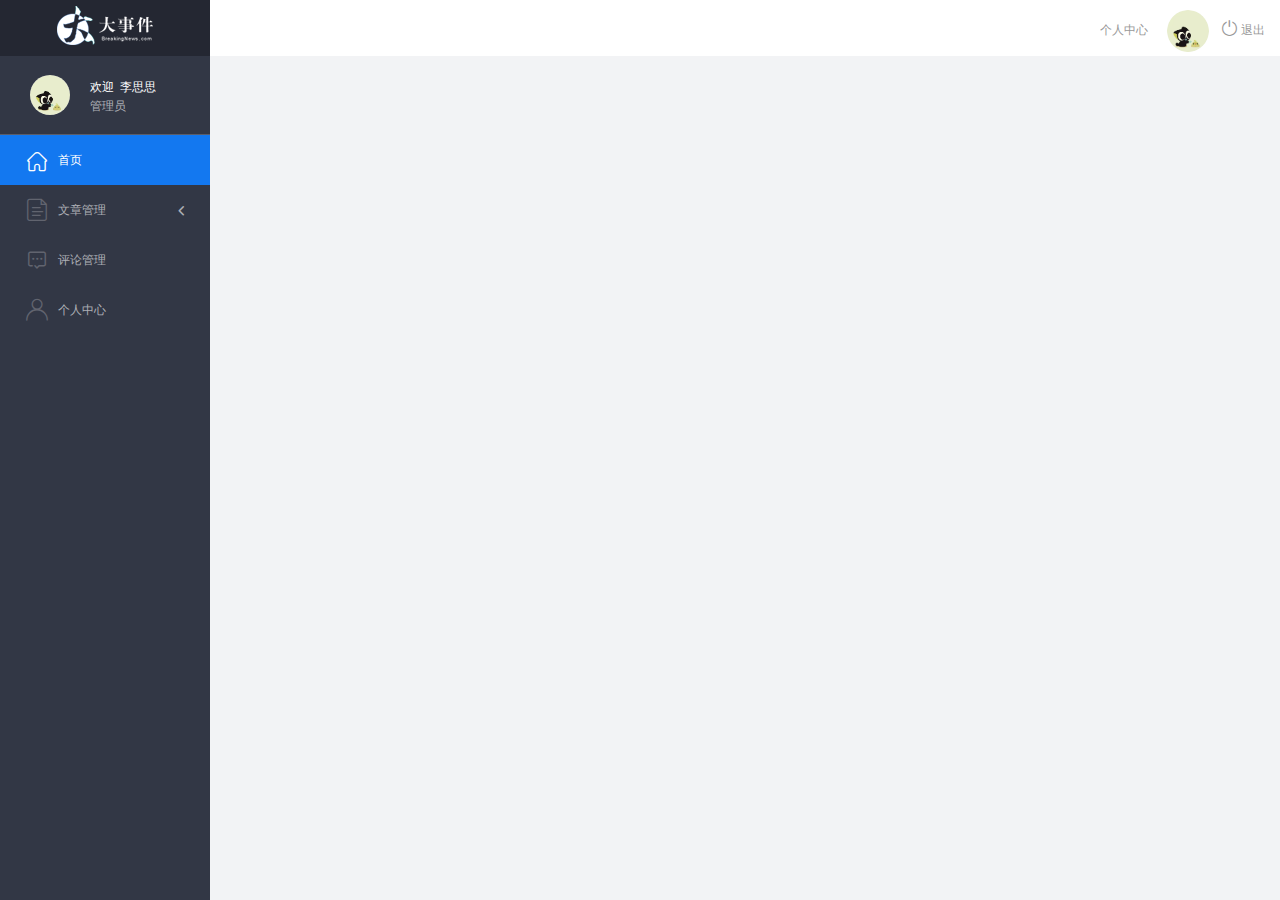
==== admin/index.html @ 719952e2 "导入静态页面资源" ====
<!DOCTYPE html>
<html lang="en">

<head>
    <meta charset="UTF-8">
    <meta name="viewport" content="width=device-width, initial-scale=1.0">
    <meta http-equiv="X-UA-Compatible" content="ie=edge">
    <title>大事件-后台首页</title>
    <link rel="stylesheet" href="./libs/bootstrap/css/bootstrap.min.css">
    <link rel="stylesheet" href="css/reset.css">
    <link rel="stylesheet" href="css/iconfont.css">
    <link rel="stylesheet" href="css/main.css">
    <script src="./libs/jquery-1.12.4.min.js"></script>
    <!-- 导入bootstrap的js文件 -->
    <script src="./libs/bootstrap/js/bootstrap.min.js"></script>
</head>

<body>
    <div class="sider">
        <a href="#" class="logo"><img src="images/logo02.png" alt="logo"></a>
        <div class="user_info">
            <img src="images/2.jpg" alt="person">
            <span>欢迎&nbsp;&nbsp;李思思</span>
            <b>管理员</b>
        </div>
        <!-- 左侧导航栏 -->
        <div class="menu">
            <div class="level01 active"><a href="#" target="main_frame"><i
                        class="iconfont icon-yidiandiantubiao04"></i><span>首页</span></a></div>
            <div class="level01"><a href="#"><i class="iconfont icon-icon-article"></i><span>文章管理</span><b
                        class="iconfont icon-arrowdownl"></b></a></div>
            <ul class="level02">
                <li><a href="#" target="main_frame"><i class="iconfont icon-previewright"></i><span>文章列表</span></a></li>
                <li><a href="#" target="main_frame"><i class="iconfont icon-previewright"></i><span>发表文章</span></a></li>
                <li><a href="#" target="main_frame"><i class="iconfont icon-previewright"></i><span>文章类别管理</span></a>
                </li>
            </ul>

            <div class="level01"><a href="#" target="main_frame"><i
                        class="iconfont icon-comment"></i><span>评论管理</span></a></div>
            <div class="level01" id="user"><a href="#" target="main_frame"><i
                        class="iconfont icon-user"></i><span>个人中心</span></a></div>
        </div>
        <!-- 顶部栏 -->
        <div class="header_bar">
            <div class="user_center_link">
                <a href="./user.html" target="main_frame">个人中心</a>
                <img src="images/2.jpg" alt="person">
                <a href="javascript:void(0)" class="logout"><i class="iconfont icon-tuichu"></i> 退出</a>
            </div>
        </div>
        <!-- 右侧主体内容 -->
        <div class="main" id="main_body">

        </div>
    </div>
</body>
</html>
---- admin/css/iconfont.css ----
@font-face {font-family: "iconfont";
  src: url('../fonts/iconfont.eot?t=1558003957214'); /* IE9 */
  src: url('../fonts/iconfont.eot?t=1558003957214#iefix') format('embedded-opentype'), /* IE6-IE8 */
  url('[data-uri]') format('woff2'),
  url('../fonts/iconfont.woff?t=1558003957214') format('woff'),
  url('../fonts/iconfont.ttf?t=1558003957214') format('truetype'), /* chrome, firefox, opera, Safari, Android, iOS 4.2+ */
  url('../fonts/iconfont.svg?t=1558003957214#iconfont') format('svg'); /* iOS 4.1- */
}

.iconfont {
  font-family: "iconfont" !important;
  font-size: 16px;
  font-style: normal;
  -webkit-font-smoothing: antialiased;
  -moz-osx-font-smoothing: grayscale;
}

.icon-yidiandiantubiao04:before {
  content: "\e607";
}

.icon-arrowdownl:before {
  content: "\e6a3";
}

.icon-key:before {
  content: "\e68b";
}

.icon-tuichu:before {
  content: "\e622";
}

.icon-previewright:before {
  content: "\e75c";
}

.icon-system:before {
  content: "\e6a6";
}

.icon-icondate:before {
  content: "\e609";
}

.icon-search:before {
  content: "\e656";
}

.icon-system1:before {
  content: "\e608";
}

.icon-user:before {
  content: "\e645";
}

.icon-comment:before {
  content: "\e60a";
}

.icon-icon-article:before {
  content: "\e601";
}
---- admin/css/main.css ----
body{
    font-family:'MicroSoft YaHei';
    background-color: #f2f3f5;
}
.main_wrap{
    position:fixed;
    width:100%;
    height:100%;
    left:0px;
    top:0px;
    background:url('../images/login_bg.jpg'); 
    background-size:100% 100%; 
  }
.header{
    width:1200px;
    overflow: hidden;
    margin:20px auto 0;
}
.heade .logo{
    float: left;
}
.header .copyright{
    float:right;
    font-size:12px;
    color:#fff;
    text-align:right;
    line-height:20px;
    margin-top:10px;
}
.login_form_con{
    position:absolute;
    left:50%;
    top:50%;
    margin-left:-200px;
    margin-top:-155px;
    width:400px;
    height:310px;
    background-color: #edeff0;
}

.login_form{
    position: relative;
}

.login_form .icon-user{
    position:absolute;
    font-size:16px;
    color:#999;
    left:46px;
    top:12px;
}
.login_form .icon-key{
    position:absolute;
    font-size:18px;
    color:#999;
    left:46px;
    top:78px;
}
.login_title{
    height:60px;
    background:url('../images/login_title.png') center center no-repeat #fff;
}
.input_txt,.input_pass,.input_sub{
    display:block;
    width:334px;
    height:37px;
    padding:0px;
    text-indent:40px;
    border:1px solid #ddd;
    margin:27px auto 0;
    outline:none;
}
.input_sub{
    margin-top:40px;
    height:42px;
    background-color: #19b9e7;
    text-indent:0px;
    font-size:18px;
    color:#fff;
    cursor: pointer;
}
.input_sub:hover{
    background-color: #08a0cc;
}

.sider{
    position:fixed;
    left:0;
    top:0;
    bottom:0;
    width:210px;
    background-color: #323745;
}
.sider .logo{
    display:block;
    height:56px;
    background-color: #242732;
    overflow: hidden;
}
.sider .logo img{
    display:block;
    margin:6px auto 0;
}
.user_info{
    height:79px;
    border-bottom:1px solid #5a5e6b;
}

.user_info img{
    float: left;
    width:40px;
    height:40px;
    border-radius:20px;
    margin:19px 0 0 30px;
}
.user_info span{
    float: left;
    width:120px;
    font-size:12px;
    color:#fff;
    margin:23px 0 0 20px;
}
.user_info b{
    float: left;
    width: 120px;
    font-weight:normal;
    font-size:12px;
    color:#adafb5;
    margin:2px 0 0 20px;
}

.menu .level01{
    height:50px;
    line-height:50px;
}
.menu .level01 a{
    display:block;
    height:50px;
    font-size:12px;
    color:#adafb5;
    overflow: hidden;
}
.menu .level01.active a{
    background-color: #1378f0;
    color:#fff;
}
.menu .level01.active i{
    color:#fff;
}

.menu .level01 a:hover{
    background-color: #1378f0;
    color:#fff;
}
.menu .level01 a:hover i{
    color:#fff;
}
.menu .level01 i{
    color:#61646f;
    font-size:22px;
    float: left;
    margin-left:26px;
}
.menu .level01 span{
    float: left;
    margin-left:10px;
}
.menu .level01 b{
    float: right;
    margin-right:20px;
    font-weight:normal;
    transform:rotate(90deg);
    transition:all 500ms ease;
}

.menu .level01 .rotate0{
    transform:rotate(0deg);
}

.menu .level02{
    background: #242732;
    display:none;
}


.menu .level02 li{
    height:40px;
    line-height:40px;
}
.menu .level02 li a{
    display:block;
    height:40px;
    font-size:12px;
    color:#adafb5;
    overflow: hidden;
}

.menu .level02 li a:hover{
    background-color: #1378f0;
    color:#fff;
}

.menu .level02 li i{
    font-size:12px;
    float: left;
    margin-left:60px;
}
.menu .level02 li span{
    font-size:12px;
    float: left;
    margin-left:5px;
}

.menu .level02 .active a{
    color:#ffae00;
}

.header_bar{
    position:fixed;
    left:210px;
    right:0;
    top:0;
    height:56px;
    background-color: #fff;
}

.main{
    position:fixed;
    left:210px;
    top:56px;
    right:0;
    bottom:0;
    background-color: #f2f3f5;
}

.search_form{
    width:218px;
    height:33px;
    border:1px solid #ddd;
    background-color: #f2f3f5;
    border-radius:16px;
    float: left;
    margin:12px 0 0 27px;
}

.search_form input{
    padding:0px;
    margin:0px;
    border:0px;
    float: left;
    background-color: #f2f3f5;
    font-size:12px;
    width:175px;
    height:31px;
    margin-left:12px;
    outline:none;
   
}

.search_form .icon-search{
    line-height:33px;
    cursor: pointer;
    font-size:18px;
    color:#abaebb;
}
.user_center_link{
    float:right;

}
.user_center_link a{
    line-height:56px;
    font-size:12px;
    color:#999;
    margin-right:15px;
}
.user_center_link a:hover{
    color:#ffae00
}

.user_center_link img{
    width:42px;
    height:42px;
    border-radius:32px;
    margin-right:10px;
}

.spannel_list{
    margin-top:20px;
}

.spannel{
	height:100px;
	overflow:hidden;
	text-align:center;
    position:relative;
    background-color: #fff;
    border:1px solid #e7e7e9;
    margin-bottom:20px;
}

.spannel em{
    font-style:normal;
	font-size:50px;
	line-height:50px;
	display:inline-block;
	margin:10px 0 0 20px;
	font-family:'Arial';
	color:#83a2ed;
}

.spannel span{
	font-size:14px;
	display:inline-block;
	color:#83a2ed;
	margin-left:10px;
}

.spannel b{
	position:absolute;
	left:0;
	bottom:0;
	width:100%;
	line-height:24px;
	background:#e5e5e5;
	color:#333;
	font-size:14px;
	font-weight:normal;
}

.scolor01 em,.scolor01 span{
	color:#6ac6e2;
}

.scolor02 em,.scolor02 span{
	color:#5fd9de;
}

.scolor03 em,.scolor03 span{
	color:#58d88e;
}


.gragh_pannel{
    height:350px;
    border:1px solid #e7e7e9;
    background-color: #fff!important; 
    margin-bottom:20px;  
}

.column_pannel{
    margin-bottom:20px;
    height:400px;
    border:1px solid #e7e7e9;
    background-color: #fff!important;   
}

.common_title{
    line-height:42px;
    background-color: #fbfbfb;
    border:1px solid #e7e7e9;
    margin-top:20px;
    text-indent: 15px;
    font-size:14px;
    color:#333;
}

.common_con{
    border:1px solid #e7e7e9;
    border-top:0px;
    background-color: #fff;
    padding-bottom:20px;
    margin-bottom:20px;
}
.opt_btns{
    margin-top:20px;
}

.mp20{
    margin-top:20px;
}

.pagination{   
   margin:0;
}

.article_form{
    margin-top:20px;
}

.form-group{
    margin-bottom:25px;
}

.form-group label{
    font-weight:normal;
    color:#666;
}

.icon-icondate{
    line-height:16px;
}

.user_pic{
    width:100px;
    height:100px;
    margin-bottom:10px;
}

.article_cover{
    width:200px;
    height:200px;
    margin-bottom:10px;
}
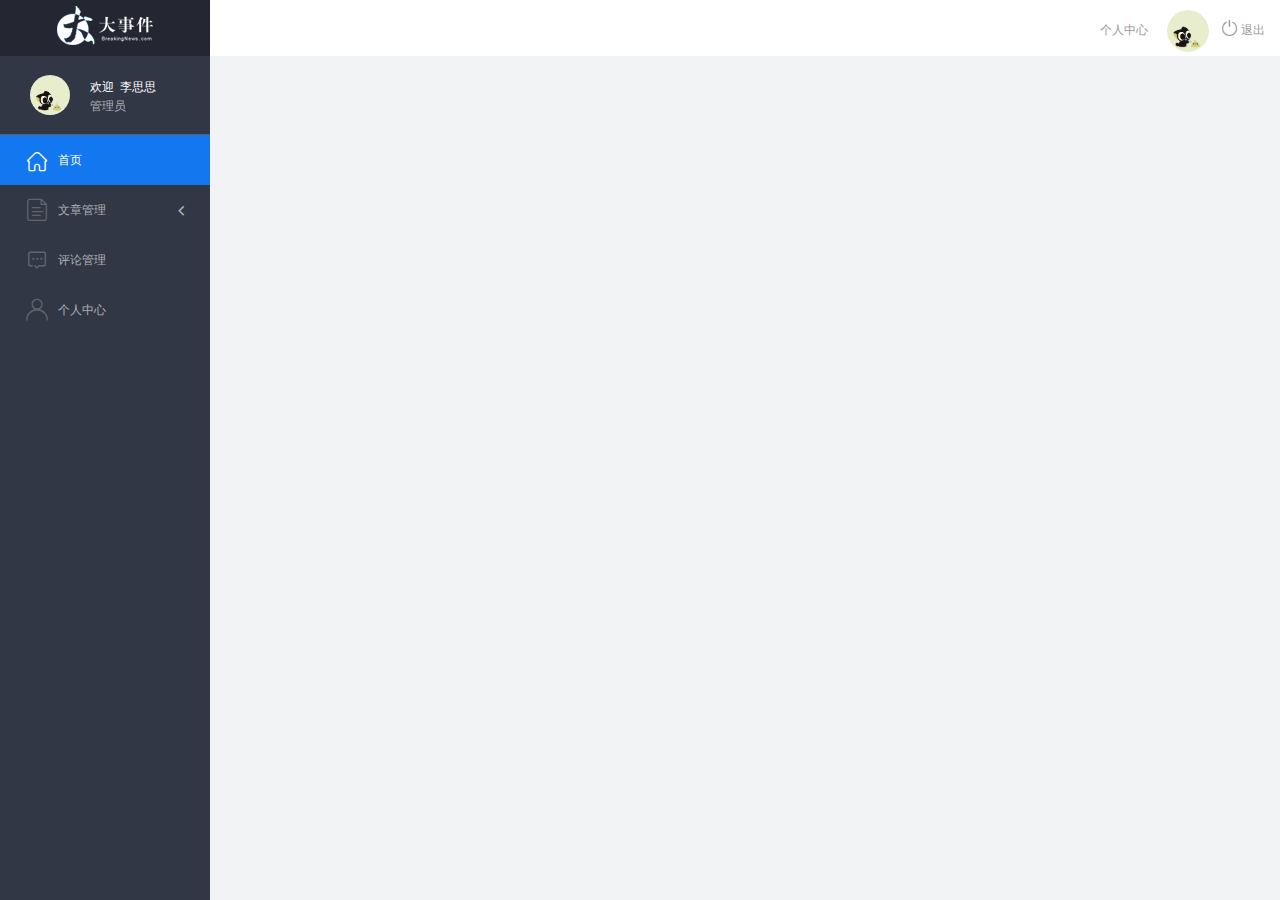
==== commit f86adf64: "获取index.html管理员信息" ====
--- a/admin/index.html
+++ b/admin/index.html
@@ -2,14 +2,14 @@
 <html lang="en">
 
 <head>
-    <meta charset="UTF-8">
-    <meta name="viewport" content="width=device-width, initial-scale=1.0">
-    <meta http-equiv="X-UA-Compatible" content="ie=edge">
+    <meta charset="UTF-8" />
+    <meta name="viewport" content="width=device-width, initial-scale=1.0" />
+    <meta http-equiv="X-UA-Compatible" content="ie=edge" />
     <title>大事件-后台首页</title>
-    <link rel="stylesheet" href="./libs/bootstrap/css/bootstrap.min.css">
-    <link rel="stylesheet" href="css/reset.css">
-    <link rel="stylesheet" href="css/iconfont.css">
-    <link rel="stylesheet" href="css/main.css">
+    <link rel="stylesheet" href="./libs/bootstrap/css/bootstrap.min.css" />
+    <link rel="stylesheet" href="css/reset.css" />
+    <link rel="stylesheet" href="css/iconfont.css" />
+    <link rel="stylesheet" href="css/main.css" />
     <script src="./libs/jquery-1.12.4.min.js"></script>
     <!-- 导入bootstrap的js文件 -->
     <script src="./libs/bootstrap/js/bootstrap.min.js"></script>
@@ -17,42 +17,65 @@
 
 <body>
     <div class="sider">
-        <a href="#" class="logo"><img src="images/logo02.png" alt="logo"></a>
+        <a href="#" class="logo"><img src="images/logo02.png" alt="logo" /></a>
         <div class="user_info">
-            <img src="images/2.jpg" alt="person">
+            <img src="images/2.jpg" alt="person" />
             <span>欢迎&nbsp;&nbsp;李思思</span>
             <b>管理员</b>
         </div>
         <!-- 左侧导航栏 -->
         <div class="menu">
-            <div class="level01 active"><a href="#" target="main_frame"><i
-                        class="iconfont icon-yidiandiantubiao04"></i><span>首页</span></a></div>
-            <div class="level01"><a href="#"><i class="iconfont icon-icon-article"></i><span>文章管理</span><b
-                        class="iconfont icon-arrowdownl"></b></a></div>
+            <div class="level01 active">
+                <a href="#" target="main_frame"><i class="iconfont icon-yidiandiantubiao04"></i><span>首页</span></a>
+            </div>
+            <div class="level01">
+                <a href="#"><i class="iconfont icon-icon-article"></i><span>文章管理</span><b
+                        class="iconfont icon-arrowdownl"></b></a>
+            </div>
             <ul class="level02">
-                <li><a href="#" target="main_frame"><i class="iconfont icon-previewright"></i><span>文章列表</span></a></li>
-                <li><a href="#" target="main_frame"><i class="iconfont icon-previewright"></i><span>发表文章</span></a></li>
-                <li><a href="#" target="main_frame"><i class="iconfont icon-previewright"></i><span>文章类别管理</span></a>
+                <li>
+                    <a href="#" target="main_frame"><i class="iconfont icon-previewright"></i><span>文章列表</span></a>
+                </li>
+                <li>
+                    <a href="#" target="main_frame"><i class="iconfont icon-previewright"></i><span>发表文章</span></a>
+                </li>
+                <li>
+                    <a href="#" target="main_frame"><i class="iconfont icon-previewright"></i><span>文章类别管理</span></a>
                 </li>
             </ul>
 
-            <div class="level01"><a href="#" target="main_frame"><i
-                        class="iconfont icon-comment"></i><span>评论管理</span></a></div>
-            <div class="level01" id="user"><a href="#" target="main_frame"><i
-                        class="iconfont icon-user"></i><span>个人中心</span></a></div>
+            <div class="level01">
+                <a href="#" target="main_frame"><i class="iconfont icon-comment"></i><span>评论管理</span></a>
+            </div>
+            <div class="level01" id="user">
+                <a href="#" target="main_frame"><i class="iconfont icon-user"></i><span>个人中心</span></a>
+            </div>
         </div>
         <!-- 顶部栏 -->
         <div class="header_bar">
             <div class="user_center_link">
                 <a href="./user.html" target="main_frame">个人中心</a>
-                <img src="images/2.jpg" alt="person">
+                <img src="images/2.jpg" alt="person" />
                 <a href="javascript:void(0)" class="logout"><i class="iconfont icon-tuichu"></i> 退出</a>
             </div>
         </div>
         <!-- 右侧主体内容 -->
-        <div class="main" id="main_body">
+        <div class="main" id="main_body"></div>
+    </div>
+    <script>
+        $.ajax({
+            type: 'get',
+            url: 'http://localhost:8080/api/v1/admin/user/info',
+            headers: {
+                Authorization: localStorage.getItem('token')
+            },
+            success: function (res) {
+                $('.user_info>img').attr('src', res.data.userPic);
+                $('.user_info>span').html('欢迎&nbsp;&nbsp' + res.data.nickname);
+                $('.user_center_link>img').attr('src', res.data.userPic);
+            }
+        })
+    </script>
+</body>
 
-        </div>
-    </div>
-</body>
 </html>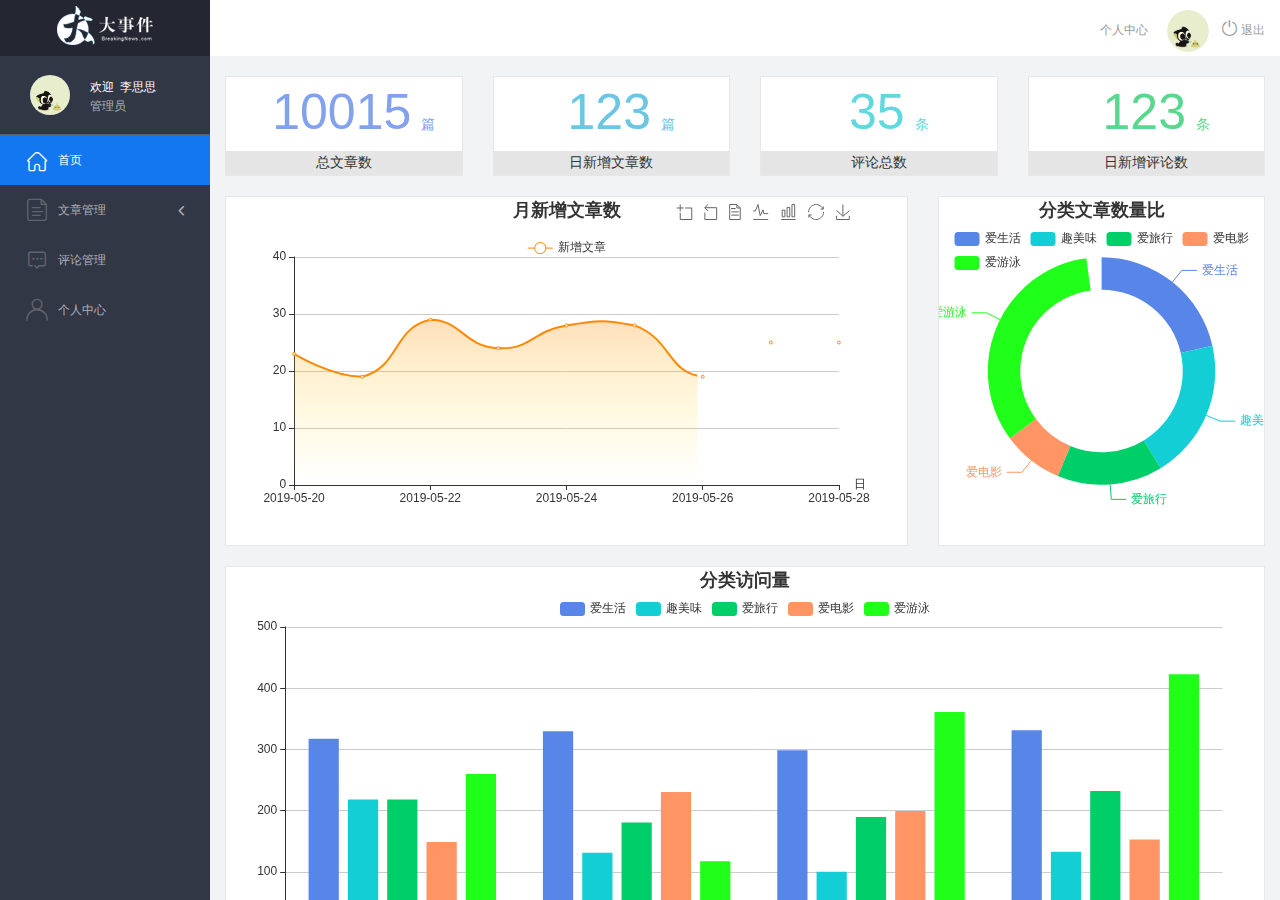
==== commit 23dbd394: "将左侧的导航与右侧的主体内容关联起来" ====
--- a/admin/index.html
+++ b/admin/index.html
@@ -26,7 +26,8 @@
         <!-- 左侧导航栏 -->
         <div class="menu">
             <div class="level01 active">
-                <a href="#" target="main_frame"><i class="iconfont icon-yidiandiantubiao04"></i><span>首页</span></a>
+                <a href="./comment_list.html" target="main_frame"><i
+                        class="iconfont icon-yidiandiantubiao04"></i><span>首页</span></a>
             </div>
             <div class="level01">
                 <a href="#"><i class="iconfont icon-icon-article"></i><span>文章管理</span><b
@@ -34,21 +35,25 @@
             </div>
             <ul class="level02">
                 <li>
-                    <a href="#" target="main_frame"><i class="iconfont icon-previewright"></i><span>文章列表</span></a>
+                    <a href="./article_list.html" target="main_frame"><i
+                            class="iconfont icon-previewright"></i><span>文章列表</span></a>
                 </li>
                 <li>
-                    <a href="#" target="main_frame"><i class="iconfont icon-previewright"></i><span>发表文章</span></a>
+                    <a href="./article_release.html" target="main_frame"><i
+                            class="iconfont icon-previewright"></i><span>发表文章</span></a>
                 </li>
                 <li>
-                    <a href="#" target="main_frame"><i class="iconfont icon-previewright"></i><span>文章类别管理</span></a>
+                    <a href="./article_category.html" target="main_frame"><i
+                            class="iconfont icon-previewright"></i><span>文章类别管理</span></a>
                 </li>
             </ul>
 
             <div class="level01">
-                <a href="#" target="main_frame"><i class="iconfont icon-comment"></i><span>评论管理</span></a>
+                <a href="./comment_list.html" target="main_frame"><i
+                        class="iconfont icon-comment"></i><span>评论管理</span></a>
             </div>
             <div class="level01" id="user">
-                <a href="#" target="main_frame"><i class="iconfont icon-user"></i><span>个人中心</span></a>
+                <a href="./user.html" target="main_frame"><i class="iconfont icon-user"></i><span>个人中心</span></a>
             </div>
         </div>
         <!-- 顶部栏 -->
@@ -60,7 +65,9 @@
             </div>
         </div>
         <!-- 右侧主体内容 -->
-        <div class="main" id="main_body"></div>
+        <div class="main" id="main_body">
+            <iframe src="./main_count.html" frameborder="0" name="main_frame" width="100%" height="100%"></iframe>
+        </div>
     </div>
     <script>
         $.ajax({
--- a/admin/css/main.css
+++ b/admin/css/main.css
@@ -1,416 +1,414 @@
-body{
-    font-family:'MicroSoft YaHei';
-    background-color: #f2f3f5;
-}
-.main_wrap{
-    position:fixed;
-    width:100%;
-    height:100%;
-    left:0px;
-    top:0px;
-    background:url('../images/login_bg.jpg'); 
-    background-size:100% 100%; 
-  }
-.header{
-    width:1200px;
-    overflow: hidden;
-    margin:20px auto 0;
-}
-.heade .logo{
-    float: left;
-}
-.header .copyright{
-    float:right;
-    font-size:12px;
-    color:#fff;
-    text-align:right;
-    line-height:20px;
-    margin-top:10px;
-}
-.login_form_con{
-    position:absolute;
-    left:50%;
-    top:50%;
-    margin-left:-200px;
-    margin-top:-155px;
-    width:400px;
-    height:310px;
-    background-color: #edeff0;
-}
-
-.login_form{
-    position: relative;
-}
-
-.login_form .icon-user{
-    position:absolute;
-    font-size:16px;
-    color:#999;
-    left:46px;
-    top:12px;
-}
-.login_form .icon-key{
-    position:absolute;
-    font-size:18px;
-    color:#999;
-    left:46px;
-    top:78px;
-}
-.login_title{
-    height:60px;
-    background:url('../images/login_title.png') center center no-repeat #fff;
-}
-.input_txt,.input_pass,.input_sub{
-    display:block;
-    width:334px;
-    height:37px;
-    padding:0px;
-    text-indent:40px;
-    border:1px solid #ddd;
-    margin:27px auto 0;
-    outline:none;
-}
-.input_sub{
-    margin-top:40px;
-    height:42px;
-    background-color: #19b9e7;
-    text-indent:0px;
-    font-size:18px;
-    color:#fff;
-    cursor: pointer;
-}
-.input_sub:hover{
-    background-color: #08a0cc;
-}
-
-.sider{
-    position:fixed;
-    left:0;
-    top:0;
-    bottom:0;
-    width:210px;
-    background-color: #323745;
-}
-.sider .logo{
-    display:block;
-    height:56px;
-    background-color: #242732;
-    overflow: hidden;
-}
-.sider .logo img{
-    display:block;
-    margin:6px auto 0;
-}
-.user_info{
-    height:79px;
-    border-bottom:1px solid #5a5e6b;
-}
-
-.user_info img{
-    float: left;
-    width:40px;
-    height:40px;
-    border-radius:20px;
-    margin:19px 0 0 30px;
-}
-.user_info span{
-    float: left;
-    width:120px;
-    font-size:12px;
-    color:#fff;
-    margin:23px 0 0 20px;
-}
-.user_info b{
-    float: left;
-    width: 120px;
-    font-weight:normal;
-    font-size:12px;
-    color:#adafb5;
-    margin:2px 0 0 20px;
-}
-
-.menu .level01{
-    height:50px;
-    line-height:50px;
-}
-.menu .level01 a{
-    display:block;
-    height:50px;
-    font-size:12px;
-    color:#adafb5;
-    overflow: hidden;
-}
-.menu .level01.active a{
-    background-color: #1378f0;
-    color:#fff;
-}
-.menu .level01.active i{
-    color:#fff;
-}
-
-.menu .level01 a:hover{
-    background-color: #1378f0;
-    color:#fff;
-}
-.menu .level01 a:hover i{
-    color:#fff;
-}
-.menu .level01 i{
-    color:#61646f;
-    font-size:22px;
-    float: left;
-    margin-left:26px;
-}
-.menu .level01 span{
-    float: left;
-    margin-left:10px;
-}
-.menu .level01 b{
-    float: right;
-    margin-right:20px;
-    font-weight:normal;
-    transform:rotate(90deg);
-    transition:all 500ms ease;
-}
-
-.menu .level01 .rotate0{
-    transform:rotate(0deg);
-}
-
-.menu .level02{
-    background: #242732;
-    display:none;
-}
-
-
-.menu .level02 li{
-    height:40px;
-    line-height:40px;
-}
-.menu .level02 li a{
-    display:block;
-    height:40px;
-    font-size:12px;
-    color:#adafb5;
-    overflow: hidden;
-}
-
-.menu .level02 li a:hover{
-    background-color: #1378f0;
-    color:#fff;
-}
-
-.menu .level02 li i{
-    font-size:12px;
-    float: left;
-    margin-left:60px;
-}
-.menu .level02 li span{
-    font-size:12px;
-    float: left;
-    margin-left:5px;
-}
-
-.menu .level02 .active a{
-    color:#ffae00;
-}
-
-.header_bar{
-    position:fixed;
-    left:210px;
-    right:0;
-    top:0;
-    height:56px;
-    background-color: #fff;
-}
-
-.main{
-    position:fixed;
-    left:210px;
-    top:56px;
-    right:0;
-    bottom:0;
-    background-color: #f2f3f5;
-}
-
-.search_form{
-    width:218px;
-    height:33px;
-    border:1px solid #ddd;
-    background-color: #f2f3f5;
-    border-radius:16px;
-    float: left;
-    margin:12px 0 0 27px;
-}
-
-.search_form input{
-    padding:0px;
-    margin:0px;
-    border:0px;
-    float: left;
-    background-color: #f2f3f5;
-    font-size:12px;
-    width:175px;
-    height:31px;
-    margin-left:12px;
-    outline:none;
-   
-}
-
-.search_form .icon-search{
-    line-height:33px;
-    cursor: pointer;
-    font-size:18px;
-    color:#abaebb;
-}
-.user_center_link{
-    float:right;
-
-}
-.user_center_link a{
-    line-height:56px;
-    font-size:12px;
-    color:#999;
-    margin-right:15px;
-}
-.user_center_link a:hover{
-    color:#ffae00
-}
-
-.user_center_link img{
-    width:42px;
-    height:42px;
-    border-radius:32px;
-    margin-right:10px;
-}
-
-.spannel_list{
-    margin-top:20px;
-}
-
-.spannel{
-	height:100px;
-	overflow:hidden;
-	text-align:center;
-    position:relative;
-    background-color: #fff;
-    border:1px solid #e7e7e9;
-    margin-bottom:20px;
-}
-
-.spannel em{
-    font-style:normal;
-	font-size:50px;
-	line-height:50px;
-	display:inline-block;
-	margin:10px 0 0 20px;
-	font-family:'Arial';
-	color:#83a2ed;
-}
-
-.spannel span{
-	font-size:14px;
-	display:inline-block;
-	color:#83a2ed;
-	margin-left:10px;
-}
-
-.spannel b{
-	position:absolute;
-	left:0;
-	bottom:0;
-	width:100%;
-	line-height:24px;
-	background:#e5e5e5;
-	color:#333;
-	font-size:14px;
-	font-weight:normal;
-}
-
-.scolor01 em,.scolor01 span{
-	color:#6ac6e2;
-}
-
-.scolor02 em,.scolor02 span{
-	color:#5fd9de;
-}
-
-.scolor03 em,.scolor03 span{
-	color:#58d88e;
-}
-
-
-.gragh_pannel{
-    height:350px;
-    border:1px solid #e7e7e9;
-    background-color: #fff!important; 
-    margin-bottom:20px;  
-}
-
-.column_pannel{
-    margin-bottom:20px;
-    height:400px;
-    border:1px solid #e7e7e9;
-    background-color: #fff!important;   
-}
-
-.common_title{
-    line-height:42px;
-    background-color: #fbfbfb;
-    border:1px solid #e7e7e9;
-    margin-top:20px;
-    text-indent: 15px;
-    font-size:14px;
-    color:#333;
-}
-
-.common_con{
-    border:1px solid #e7e7e9;
-    border-top:0px;
-    background-color: #fff;
-    padding-bottom:20px;
-    margin-bottom:20px;
-}
-.opt_btns{
-    margin-top:20px;
-}
-
-.mp20{
-    margin-top:20px;
-}
-
-.pagination{   
-   margin:0;
-}
-
-.article_form{
-    margin-top:20px;
-}
-
-.form-group{
-    margin-bottom:25px;
-}
-
-.form-group label{
-    font-weight:normal;
-    color:#666;
-}
-
-.icon-icondate{
-    line-height:16px;
-}
-
-.user_pic{
-    width:100px;
-    height:100px;
-    margin-bottom:10px;
-}
-
-.article_cover{
-    width:200px;
-    height:200px;
-    margin-bottom:10px;
-}
-
-
-
+body {
+  font-family: "MicroSoft YaHei";
+  background-color: #f2f3f5;
+}
+.main_wrap {
+  position: fixed;
+  width: 100%;
+  height: 100%;
+  left: 0px;
+  top: 0px;
+  background: url("../images/login_bg.jpg");
+  background-size: 100% 100%;
+}
+.header {
+  width: 1200px;
+  overflow: hidden;
+  margin: 20px auto 0;
+}
+.heade .logo {
+  float: left;
+}
+.header .copyright {
+  float: right;
+  font-size: 12px;
+  color: #fff;
+  text-align: right;
+  line-height: 20px;
+  margin-top: 10px;
+}
+.login_form_con {
+  position: absolute;
+  left: 50%;
+  top: 50%;
+  margin-left: -200px;
+  margin-top: -155px;
+  width: 400px;
+  height: 310px;
+  background-color: #edeff0;
+}
+
+.login_form {
+  position: relative;
+}
+
+.login_form .icon-user {
+  position: absolute;
+  font-size: 16px;
+  color: #999;
+  left: 46px;
+  top: 12px;
+}
+.login_form .icon-key {
+  position: absolute;
+  font-size: 18px;
+  color: #999;
+  left: 46px;
+  top: 78px;
+}
+.login_title {
+  height: 60px;
+  background: url("../images/login_title.png") center center no-repeat #fff;
+}
+.input_txt,
+.input_pass,
+.input_sub {
+  display: block;
+  width: 334px;
+  height: 37px;
+  padding: 0px;
+  text-indent: 40px;
+  border: 1px solid #ddd;
+  margin: 27px auto 0;
+  outline: none;
+}
+.input_sub {
+  margin-top: 40px;
+  height: 42px;
+  background-color: #19b9e7;
+  text-indent: 0px;
+  font-size: 18px;
+  color: #fff;
+  cursor: pointer;
+}
+.input_sub:hover {
+  background-color: #08a0cc;
+}
+
+.sider {
+  position: fixed;
+  left: 0;
+  top: 0;
+  bottom: 0;
+  width: 210px;
+  background-color: #323745;
+}
+.sider .logo {
+  display: block;
+  height: 56px;
+  background-color: #242732;
+  overflow: hidden;
+}
+.sider .logo img {
+  display: block;
+  margin: 6px auto 0;
+}
+.user_info {
+  height: 79px;
+  border-bottom: 1px solid #5a5e6b;
+}
+
+.user_info img {
+  float: left;
+  width: 40px;
+  height: 40px;
+  border-radius: 20px;
+  margin: 19px 0 0 30px;
+}
+.user_info span {
+  float: left;
+  width: 120px;
+  font-size: 12px;
+  color: #fff;
+  margin: 23px 0 0 20px;
+}
+.user_info b {
+  float: left;
+  width: 120px;
+  font-weight: normal;
+  font-size: 12px;
+  color: #adafb5;
+  margin: 2px 0 0 20px;
+}
+
+.menu .level01 {
+  height: 50px;
+  line-height: 50px;
+}
+.menu .level01 a {
+  display: block;
+  height: 50px;
+  font-size: 12px;
+  color: #adafb5;
+  overflow: hidden;
+}
+.menu .level01.active a {
+  background-color: #1378f0;
+  color: #fff;
+}
+.menu .level01.active i {
+  color: #fff;
+}
+
+.menu .level01 a:hover {
+  background-color: #1378f0;
+  color: #fff;
+}
+.menu .level01 a:hover i {
+  color: #fff;
+}
+.menu .level01 i {
+  color: #61646f;
+  font-size: 22px;
+  float: left;
+  margin-left: 26px;
+}
+.menu .level01 span {
+  float: left;
+  margin-left: 10px;
+}
+.menu .level01 b {
+  float: right;
+  margin-right: 20px;
+  font-weight: normal;
+  transform: rotate(90deg);
+  transition: all 500ms ease;
+}
+
+.menu .level01 .rotate0 {
+  transform: rotate(0deg);
+}
+
+.menu .level02 {
+  background: #242732;
+  display: none;
+}
+
+.menu .level02 li {
+  height: 40px;
+  line-height: 40px;
+}
+.menu .level02 li a {
+  display: block;
+  height: 40px;
+  font-size: 12px;
+  color: #adafb5;
+  overflow: hidden;
+}
+
+.menu .level02 li a:hover {
+  background-color: #1378f0;
+  color: #fff;
+}
+
+.menu .level02 li i {
+  font-size: 12px;
+  float: left;
+  margin-left: 60px;
+}
+.menu .level02 li span {
+  font-size: 12px;
+  float: left;
+  margin-left: 5px;
+}
+
+.menu .level02 .active a {
+  color: #ffae00;
+}
+
+.header_bar {
+  position: fixed;
+  left: 210px;
+  right: 0;
+  top: 0;
+  height: 56px;
+  background-color: #fff;
+}
+
+.main {
+  position: fixed;
+  left: 210px;
+  top: 56px;
+  right: 0;
+  bottom: 0;
+  background-color: #f2f3f5;
+}
+
+.search_form {
+  width: 218px;
+  height: 33px;
+  border: 1px solid #ddd;
+  background-color: #f2f3f5;
+  border-radius: 16px;
+  float: left;
+  margin: 12px 0 0 27px;
+}
+
+.search_form input {
+  padding: 0px;
+  margin: 0px;
+  border: 0px;
+  float: left;
+  background-color: #f2f3f5;
+  font-size: 12px;
+  width: 175px;
+  height: 31px;
+  margin-left: 12px;
+  outline: none;
+}
+
+.search_form .icon-search {
+  line-height: 33px;
+  cursor: pointer;
+  font-size: 18px;
+  color: #abaebb;
+}
+.user_center_link {
+  float: right;
+}
+.user_center_link a {
+  line-height: 56px;
+  font-size: 12px;
+  color: #999;
+  margin-right: 15px;
+}
+.user_center_link a:hover {
+  color: #ffae00;
+}
+
+.user_center_link img {
+  width: 42px;
+  height: 42px;
+  border-radius: 32px;
+  margin-right: 10px;
+}
+
+.spannel_list {
+  margin-top: 20px;
+}
+
+.spannel {
+  height: 100px;
+  overflow: hidden;
+  text-align: center;
+  position: relative;
+  background-color: #fff;
+  border: 1px solid #e7e7e9;
+  margin-bottom: 20px;
+}
+
+.spannel em {
+  font-style: normal;
+  font-size: 50px;
+  line-height: 50px;
+  display: inline-block;
+  margin: 10px 0 0 20px;
+  font-family: "Arial";
+  color: #83a2ed;
+}
+
+.spannel span {
+  font-size: 14px;
+  display: inline-block;
+  color: #83a2ed;
+  margin-left: 10px;
+}
+
+.spannel b {
+  position: absolute;
+  left: 0;
+  bottom: 0;
+  width: 100%;
+  line-height: 24px;
+  background: #e5e5e5;
+  color: #333;
+  font-size: 14px;
+  font-weight: normal;
+}
+
+.scolor01 em,
+.scolor01 span {
+  color: #6ac6e2;
+}
+
+.scolor02 em,
+.scolor02 span {
+  color: #5fd9de;
+}
+
+.scolor03 em,
+.scolor03 span {
+  color: #58d88e;
+}
+
+.gragh_pannel {
+  height: 350px;
+  border: 1px solid #e7e7e9;
+  background-color: #fff !important;
+  margin-bottom: 20px;
+}
+
+.column_pannel {
+  margin-bottom: 20px;
+  height: 400px;
+  border: 1px solid #e7e7e9;
+  background-color: #fff !important;
+}
+
+.common_title {
+  line-height: 42px;
+  background-color: #fbfbfb;
+  border: 1px solid #e7e7e9;
+  margin-top: 20px;
+  text-indent: 15px;
+  font-size: 14px;
+  color: #333;
+}
+
+.common_con {
+  border: 1px solid #e7e7e9;
+  border-top: 0px;
+  background-color: #fff;
+  padding-bottom: 20px;
+  margin-bottom: 20px;
+}
+.opt_btns {
+  margin-top: 20px;
+}
+
+.mp20 {
+  margin-top: 20px;
+}
+
+.pagination {
+  margin: 0;
+}
+
+.article_form {
+  margin-top: 20px;
+}
+
+.form-group {
+  margin-bottom: 25px;
+}
+
+.form-group label {
+  font-weight: normal;
+  color: #666;
+}
+
+.icon-icondate {
+  line-height: 16px;
+}
+
+.user_pic {
+  width: 100px;
+  height: 100px;
+  margin-bottom: 10px;
+}
+
+.article_cover {
+  width: 200px;
+  height: 200px;
+  margin-bottom: 10px;
+}
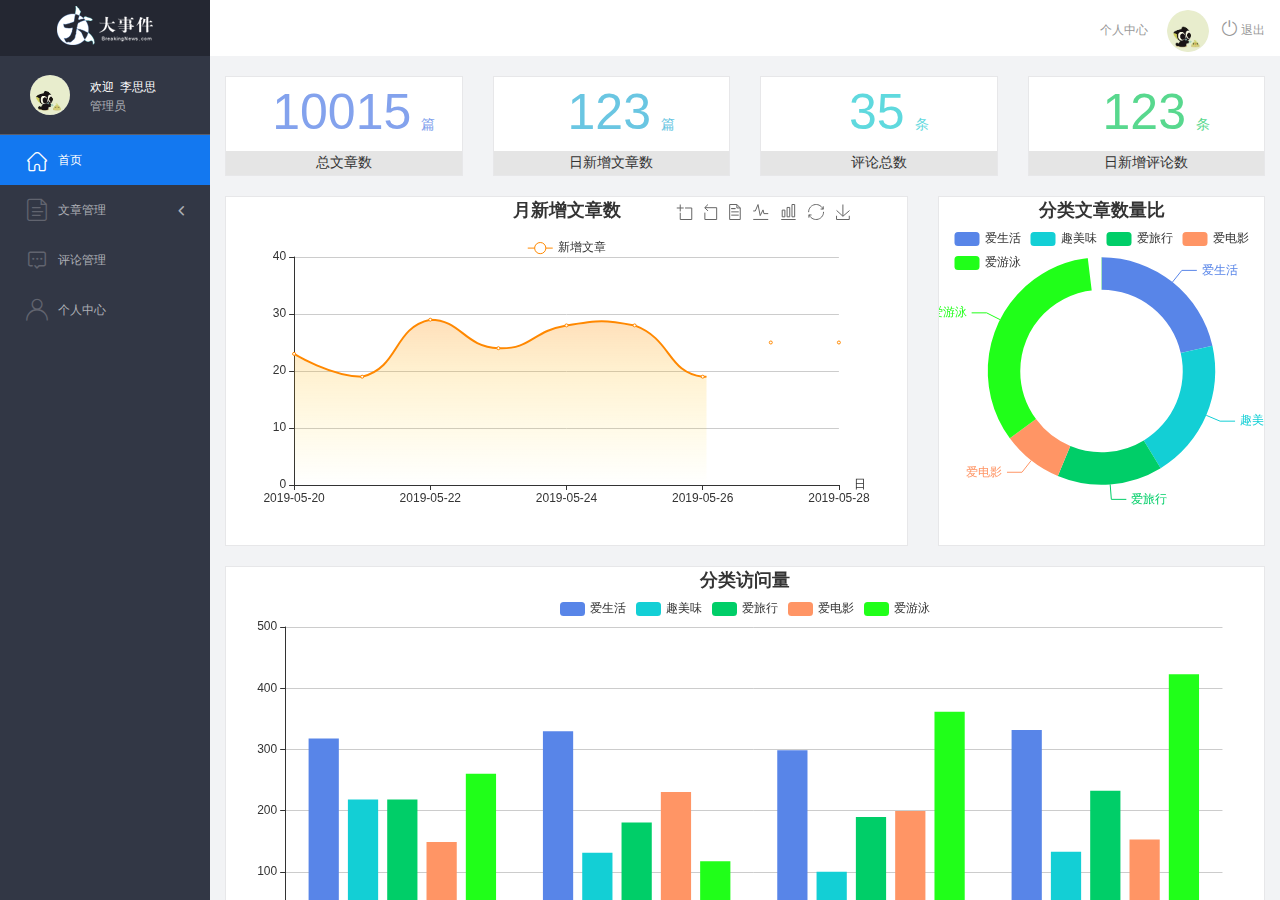
==== commit e37b56a5: "管理员页面获取默认信息和上传图片预览" ====
--- a/admin/index.html
+++ b/admin/index.html
@@ -70,18 +70,21 @@
         </div>
     </div>
     <script>
-        $.ajax({
-            type: 'get',
-            url: 'http://localhost:8080/api/v1/admin/user/info',
-            headers: {
-                Authorization: localStorage.getItem('token')
-            },
-            success: function (res) {
-                $('.user_info>img').attr('src', res.data.userPic);
-                $('.user_info>span').html('欢迎&nbsp;&nbsp' + res.data.nickname);
-                $('.user_center_link>img').attr('src', res.data.userPic);
-            }
+        $(function () {
+            $.ajax({
+                type: 'get',
+                url: 'http://localhost:8080/api/v1/admin/user/info',
+                headers: {
+                    Authorization: localStorage.getItem('token')
+                },
+                success: function (res) {
+                    $('.user_info>img').attr('src', res.data.userPic);
+                    $('.user_info>span').html('欢迎&nbsp;&nbsp' + res.data.nickname);
+                    $('.user_center_link>img').attr('src', res.data.userPic);
+                }
+            })
         })
+
     </script>
 </body>
 
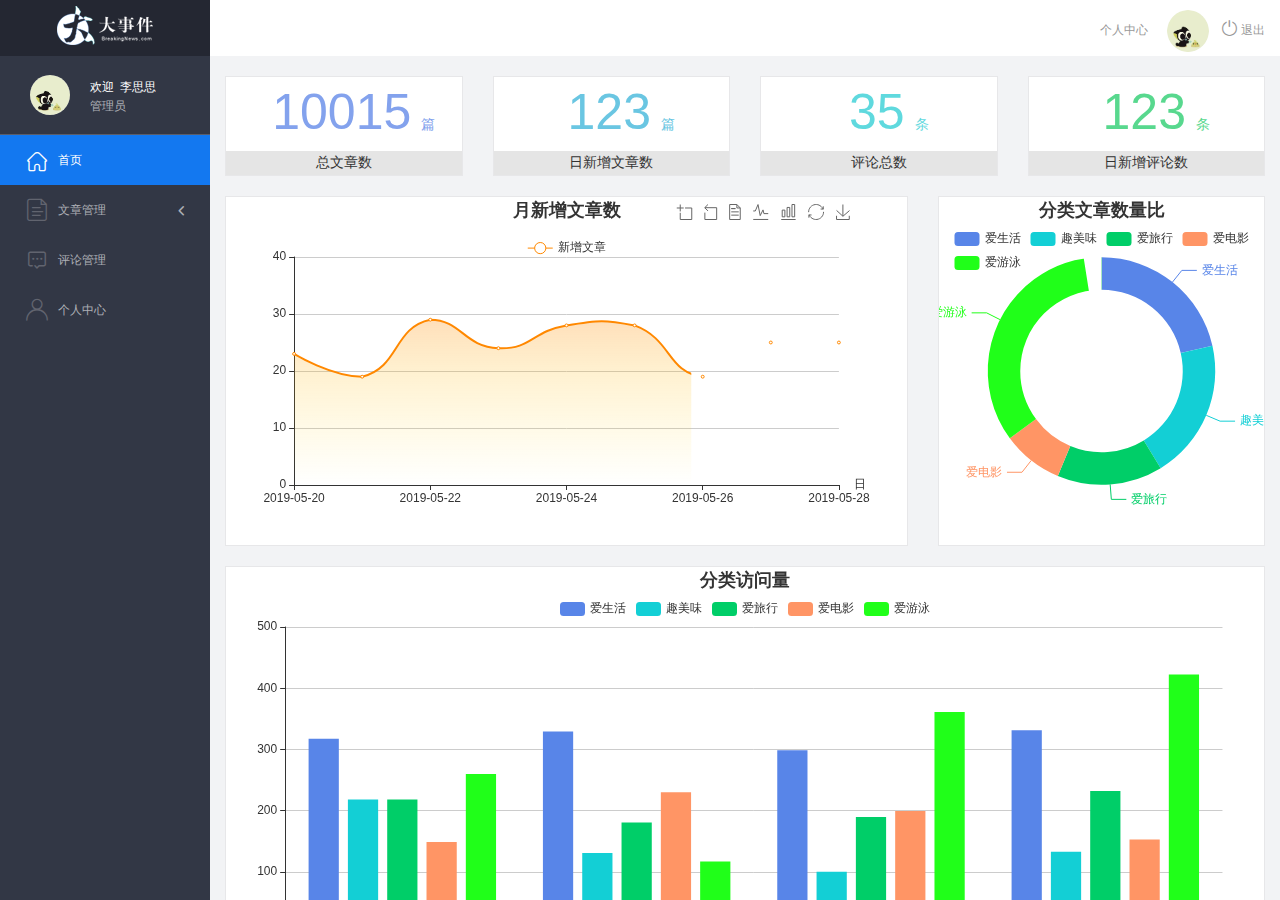
==== commit bf94e158: "设置左边导航菜单的CSS样式" ====
--- a/admin/index.html
+++ b/admin/index.html
@@ -26,7 +26,7 @@
         <!-- 左侧导航栏 -->
         <div class="menu">
             <div class="level01 active">
-                <a href="./comment_list.html" target="main_frame"><i
+                <a href="./main_count.html" target="main_frame"><i
                         class="iconfont icon-yidiandiantubiao04"></i><span>首页</span></a>
             </div>
             <div class="level01">
@@ -83,6 +83,23 @@
                     $('.user_center_link>img').attr('src', res.data.userPic);
                 }
             })
+            $('.logout').on('click', function () {
+                //删除token
+                window.localStorage.removeItem('token');
+                //回到登录页面
+                window.location.href = './login.html';
+            })
+            $('div.level01').on('click', function () {
+                $(this).addClass('active').siblings('div').removeClass('active');
+                if ($(this).index() == 1) {
+                    $('ul.level02').toggle();
+                    $('ul.level02 li:eq(0)>a')[0].click();
+                    $(this).find('b').toggleClass('rotate0');
+                }
+            })
+            $('div.level02 li').on('click', function () {
+                $(this).addClass('active').siblings('li').removeClass('active');
+            })
         })
 
     </script>
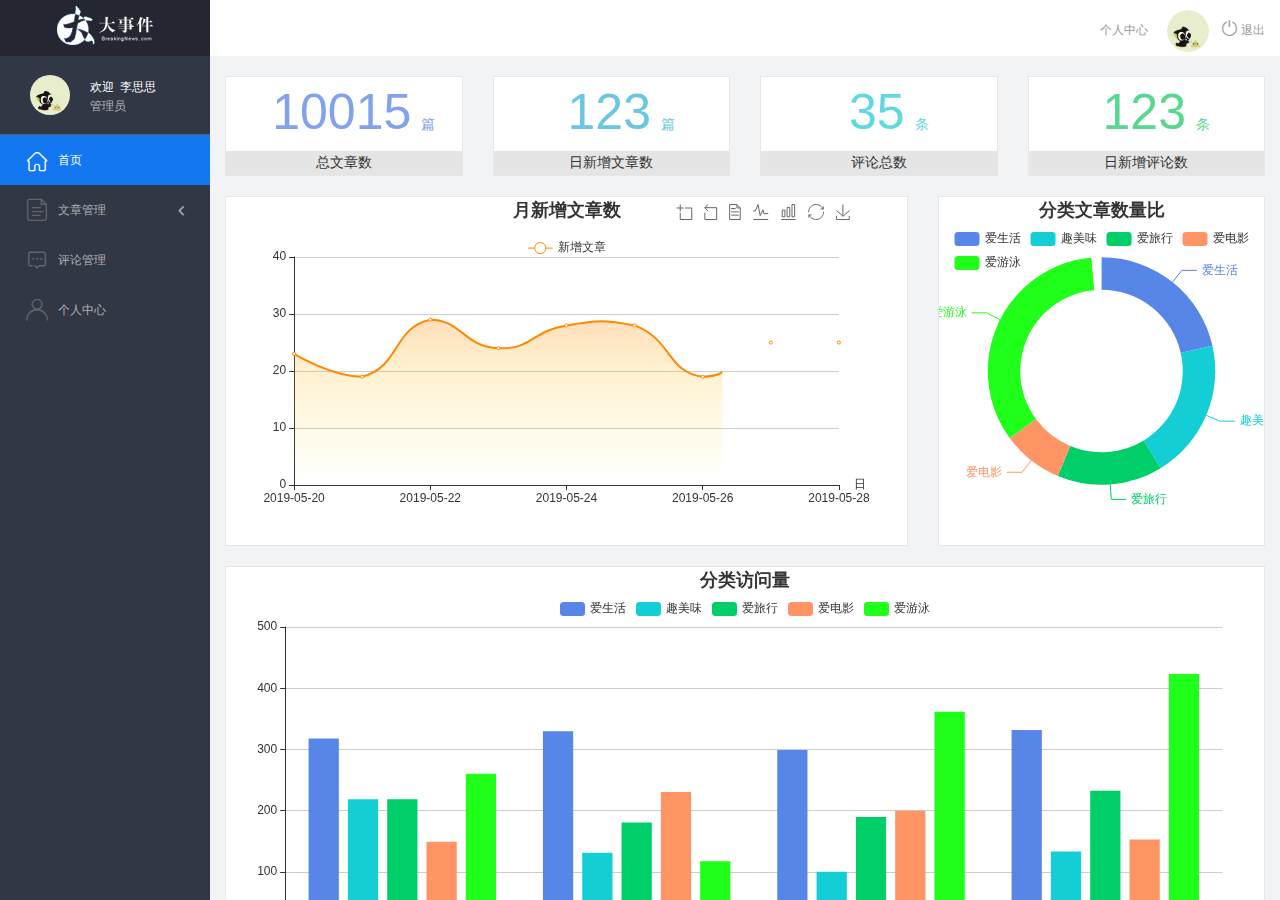
==== commit 8d2254f5: "进行前面功能代码的注释填充和修改管理员信息的功能补充" ====
--- a/admin/index.html
+++ b/admin/index.html
@@ -71,32 +71,42 @@
     </div>
     <script>
         $(function () {
+            //进入页面便直接发起get请求，获取数据进行页面渲染
             $.ajax({
                 type: 'get',
                 url: 'http://localhost:8080/api/v1/admin/user/info',
+                //设置请求头，用来存放本地存储中登录成功后的令牌token
                 headers: {
                     Authorization: localStorage.getItem('token')
                 },
                 success: function (res) {
+                    //进行管理员昵称和头像元素的渲染
                     $('.user_info>img').attr('src', res.data.userPic);
                     $('.user_info>span').html('欢迎&nbsp;&nbsp' + res.data.nickname);
                     $('.user_center_link>img').attr('src', res.data.userPic);
                 }
             })
+            //点击安全退出按钮进行退出操作，删除本地存储的token，并跳转到登录页面
             $('.logout').on('click', function () {
                 //删除token
                 window.localStorage.removeItem('token');
                 //回到登录页面
                 window.location.href = './login.html';
             })
+            //设置左侧导航中各项的CSS样式，选中效果
             $('div.level01').on('click', function () {
+                //设置排他效果
                 $(this).addClass('active').siblings('div').removeClass('active');
+                //第二栏文章管理中有下拉列表，做出判断语句
                 if ($(this).index() == 1) {
+                    //给下拉列表显示与隐藏设置一个开关
                     $('ul.level02').toggle();
+                    //jQuery对象不能这样去触发a标签的默认的跳转事件，只有a标签的原生DOM对象才会在点击的时候触发a标签的默认的跳转行为
                     $('ul.level02 li:eq(0)>a')[0].click();
                     $(this).find('b').toggleClass('rotate0');
                 }
             })
+            //设置下拉列表中的排他效果
             $('div.level02 li').on('click', function () {
                 $(this).addClass('active').siblings('li').removeClass('active');
             })
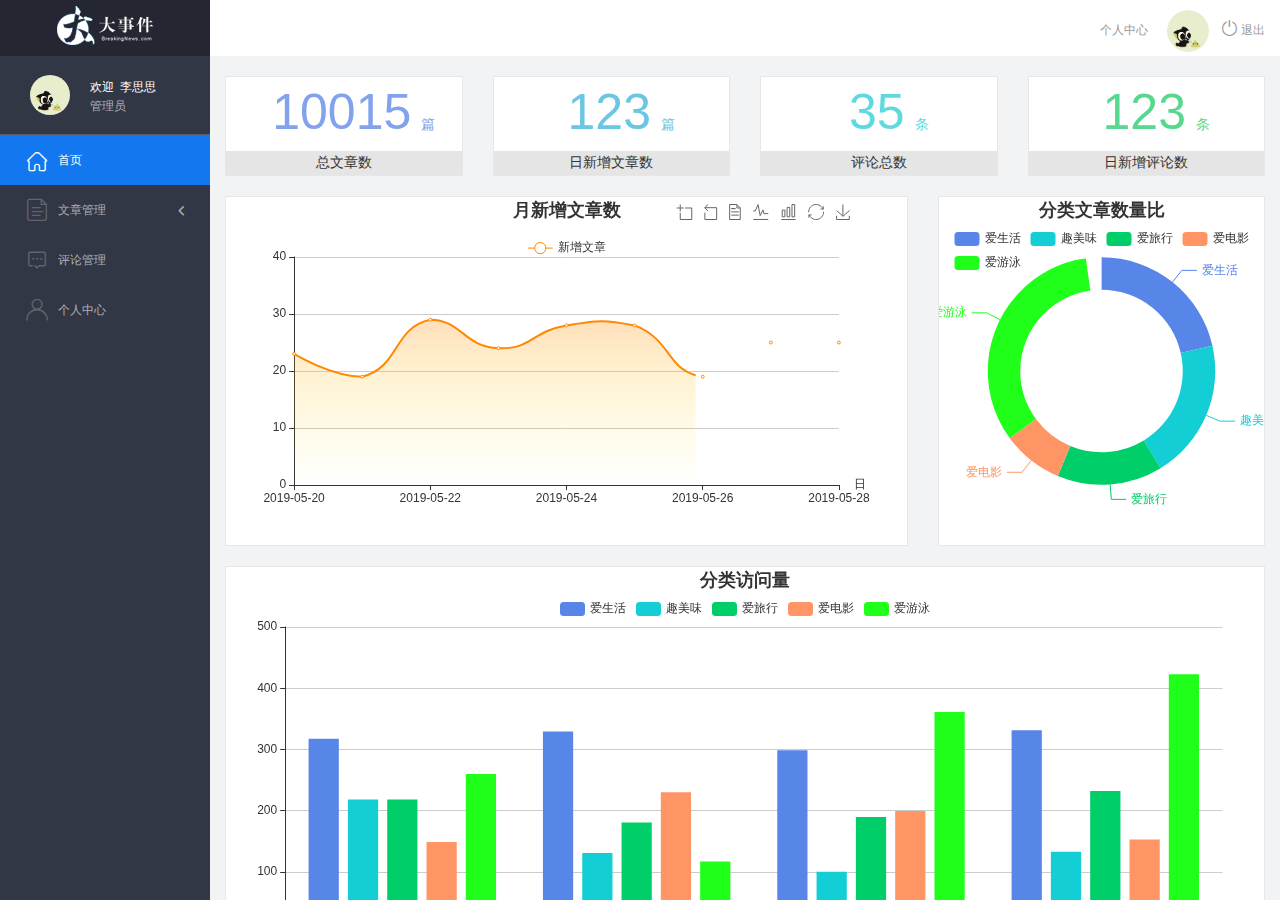
==== commit 11a2bd46: "将JS代码从html页面中提取出来，封装在js文件中" ====
--- a/admin/index.html
+++ b/admin/index.html
@@ -69,50 +69,7 @@
             <iframe src="./main_count.html" frameborder="0" name="main_frame" width="100%" height="100%"></iframe>
         </div>
     </div>
-    <script>
-        $(function () {
-            //进入页面便直接发起get请求，获取数据进行页面渲染
-            $.ajax({
-                type: 'get',
-                url: 'http://localhost:8080/api/v1/admin/user/info',
-                //设置请求头，用来存放本地存储中登录成功后的令牌token
-                headers: {
-                    Authorization: localStorage.getItem('token')
-                },
-                success: function (res) {
-                    //进行管理员昵称和头像元素的渲染
-                    $('.user_info>img').attr('src', res.data.userPic);
-                    $('.user_info>span').html('欢迎&nbsp;&nbsp' + res.data.nickname);
-                    $('.user_center_link>img').attr('src', res.data.userPic);
-                }
-            })
-            //点击安全退出按钮进行退出操作，删除本地存储的token，并跳转到登录页面
-            $('.logout').on('click', function () {
-                //删除token
-                window.localStorage.removeItem('token');
-                //回到登录页面
-                window.location.href = './login.html';
-            })
-            //设置左侧导航中各项的CSS样式，选中效果
-            $('div.level01').on('click', function () {
-                //设置排他效果
-                $(this).addClass('active').siblings('div').removeClass('active');
-                //第二栏文章管理中有下拉列表，做出判断语句
-                if ($(this).index() == 1) {
-                    //给下拉列表显示与隐藏设置一个开关
-                    $('ul.level02').toggle();
-                    //jQuery对象不能这样去触发a标签的默认的跳转事件，只有a标签的原生DOM对象才会在点击的时候触发a标签的默认的跳转行为
-                    $('ul.level02 li:eq(0)>a')[0].click();
-                    $(this).find('b').toggleClass('rotate0');
-                }
-            })
-            //设置下拉列表中的排他效果
-            $('div.level02 li').on('click', function () {
-                $(this).addClass('active').siblings('li').removeClass('active');
-            })
-        })
-
-    </script>
+    <script src="./js/index.js"></script>
 </body>
 
 </html>